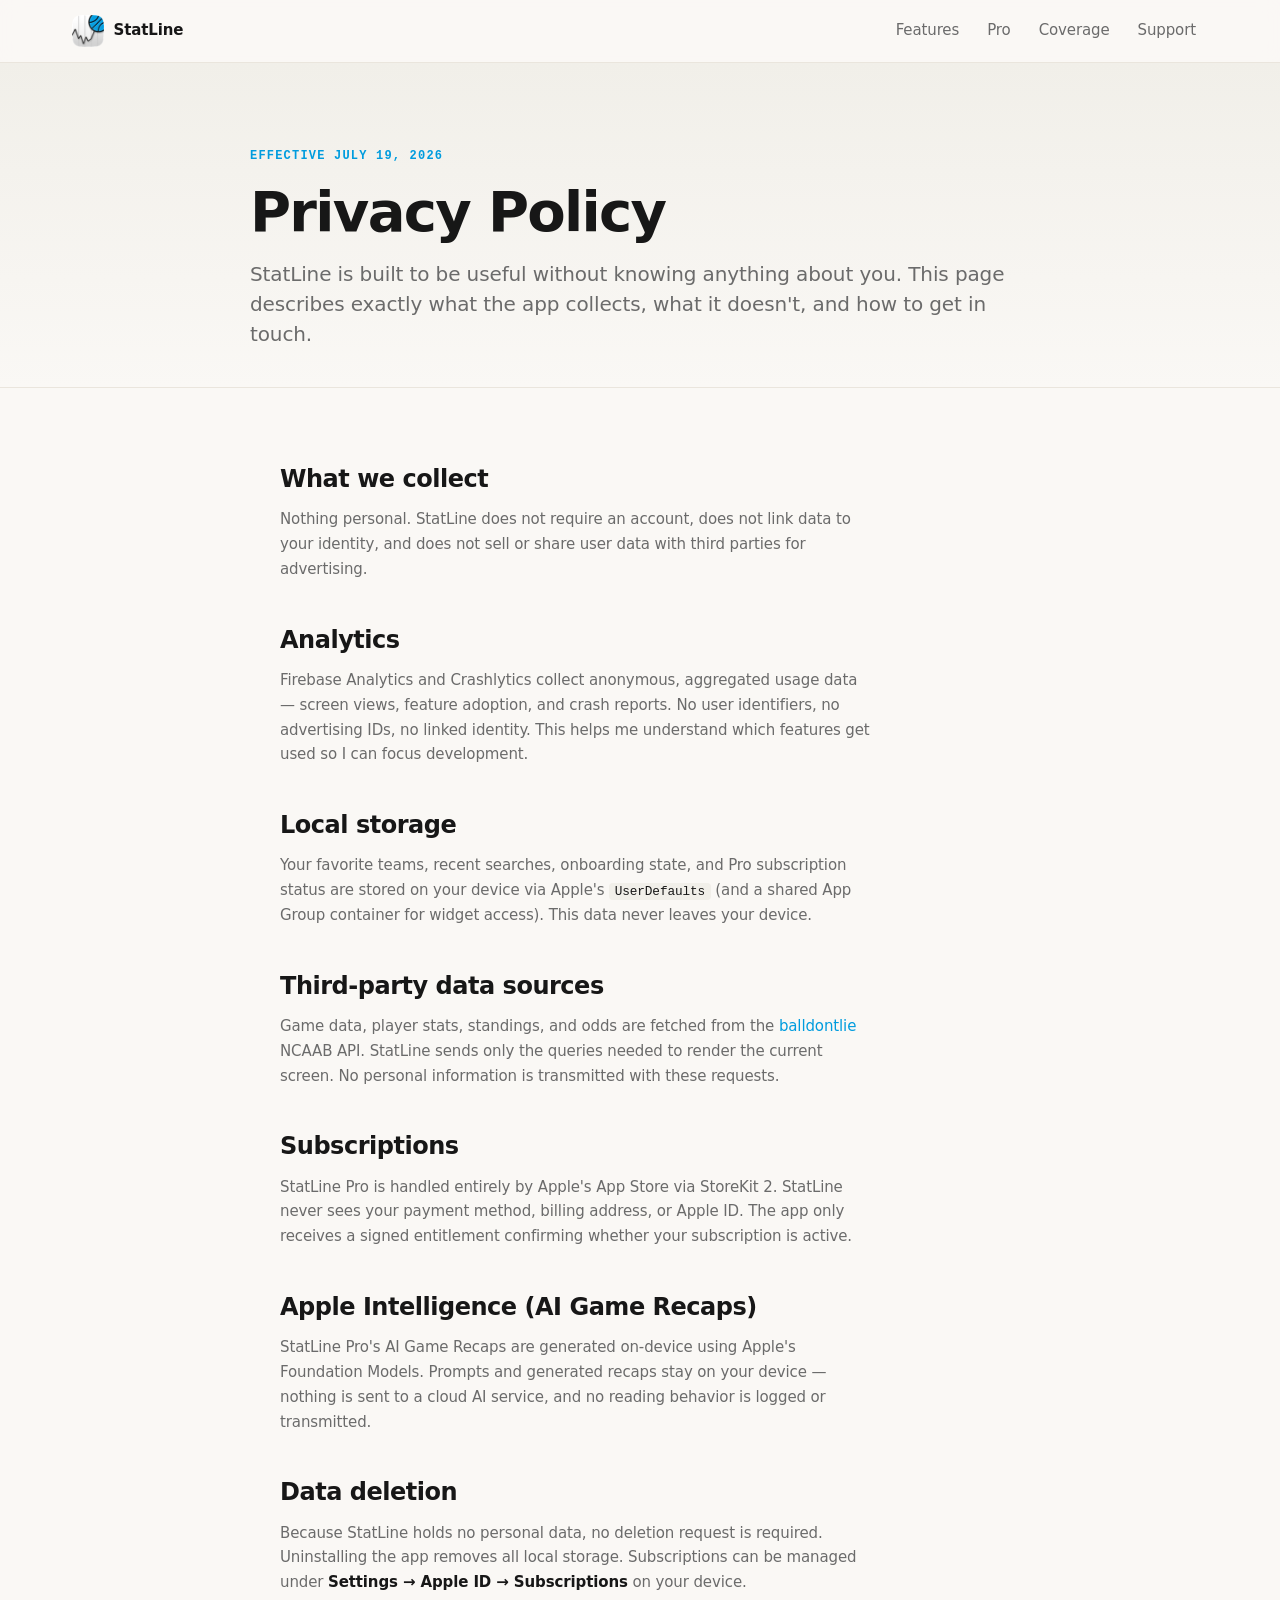
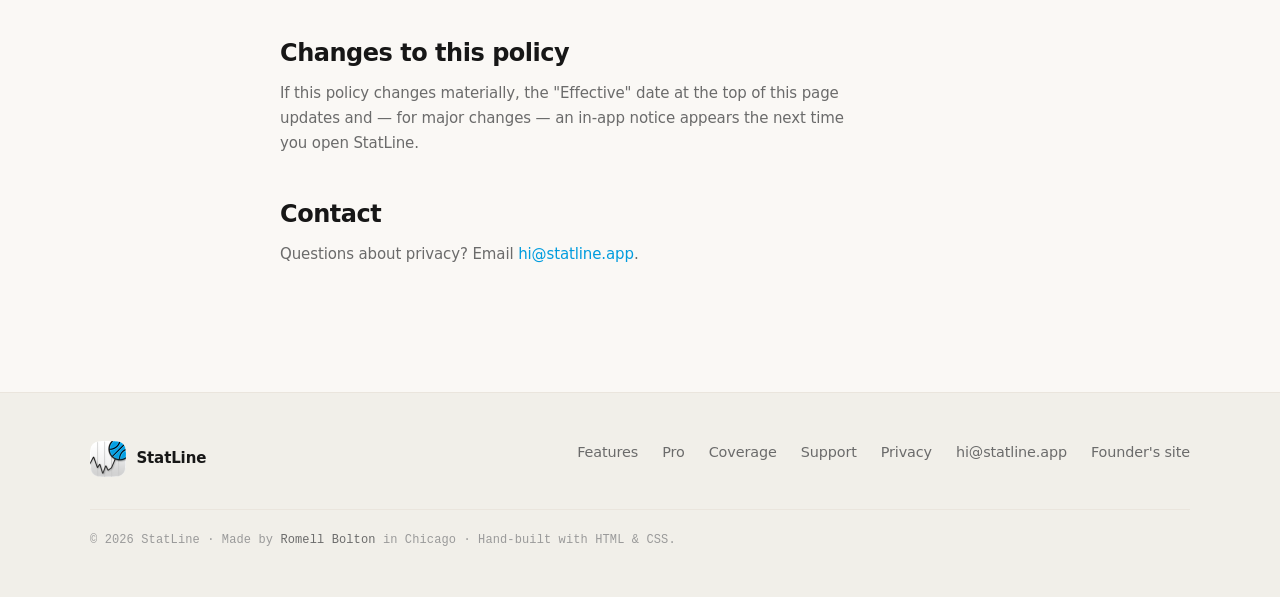
==== privacy/index.html @ f56a64a2 "feat: rebuild statline.app site with real app icon everywhere Reconstructed the site after the origi" ====
<!DOCTYPE html>
<html lang="en">
<head>
  <meta charset="UTF-8" />
  <meta name="viewport" content="width=device-width, initial-scale=1, viewport-fit=cover" />
  <meta name="color-scheme" content="light dark" />
  <meta name="theme-color" content="#faf8f5" media="(prefers-color-scheme: light)" />
  <meta name="theme-color" content="#0e0e10" media="(prefers-color-scheme: dark)" />

  <title>Privacy — StatLine</title>
  <meta name="description" content="StatLine's privacy policy. What we collect, what we don't, and how to reach us." />
  <link rel="canonical" href="https://statline.app/privacy/" />
  <link rel="icon" type="image/png" sizes="32x32" href="/favicon-32.png" />
  <link rel="apple-touch-icon" href="/apple-touch-icon.png" />
  <link rel="manifest" href="/site.webmanifest" />
  <link rel="stylesheet" href="/assets/css/styles.css" />
</head>
<body>
  <a href="#main" class="skip-link">Skip to content</a>
  <div class="page">
    <header class="site-header">
      <div class="site-header__inner">
        <a href="/" class="site-header__brand">
          <img src="/assets/img/statline-mark.png" alt="" />
          <span>StatLine</span>
        </a>
        <nav class="site-header__nav" id="site-nav" aria-label="Primary">
          <a href="/#features">Features</a>
          <a href="/#pro">Pro</a>
          <a href="/#coverage">Coverage</a>
          <a href="/support/">Support</a>
        </nav>
        <button type="button" class="site-header__toggle" aria-controls="site-nav" aria-expanded="false">Menu</button>
      </div>
    </header>

    <main id="main">
      <section class="hero-page">
        <div class="hero-page__inner">
          <p class="hero-page__eyebrow">Effective July 19, 2026</p>
          <h1 class="hero-page__title">Privacy Policy</h1>
          <p class="hero-page__lede">StatLine is built to be useful without knowing anything about you. This page describes exactly what the app collects, what it doesn't, and how to get in touch.</p>
        </div>
      </section>

      <section class="section">
        <div class="section__inner" style="max-width: 720px;">
          <article class="prose">
            <h2>What we collect</h2>
            <p>Nothing personal. StatLine does not require an account, does not link data to your identity, and does not sell or share user data with third parties for advertising.</p>

            <h2>Analytics</h2>
            <p>Firebase Analytics and Crashlytics collect anonymous, aggregated usage data — screen views, feature adoption, and crash reports. No user identifiers, no advertising IDs, no linked identity. This helps me understand which features get used so I can focus development.</p>

            <h2>Local storage</h2>
            <p>Your favorite teams, recent searches, onboarding state, and Pro subscription status are stored on your device via Apple's <code>UserDefaults</code> (and a shared App Group container for widget access). This data never leaves your device.</p>

            <h2>Third-party data sources</h2>
            <p>Game data, player stats, standings, and odds are fetched from the <a href="https://balldontlie.io" target="_blank" rel="noopener">balldontlie</a> NCAAB API. StatLine sends only the queries needed to render the current screen. No personal information is transmitted with these requests.</p>

            <h2>Subscriptions</h2>
            <p>StatLine Pro is handled entirely by Apple's App Store via StoreKit 2. StatLine never sees your payment method, billing address, or Apple ID. The app only receives a signed entitlement confirming whether your subscription is active.</p>

            <h2>Apple Intelligence (AI Game Recaps)</h2>
            <p>StatLine Pro's AI Game Recaps are generated on-device using Apple's Foundation Models. Prompts and generated recaps stay on your device — nothing is sent to a cloud AI service, and no reading behavior is logged or transmitted.</p>

            <h2>Data deletion</h2>
            <p>Because StatLine holds no personal data, no deletion request is required. Uninstalling the app removes all local storage. Subscriptions can be managed under <strong>Settings → Apple ID → Subscriptions</strong> on your device.</p>

            <h2>Changes to this policy</h2>
            <p>If this policy changes materially, the "Effective" date at the top of this page updates and — for major changes — an in-app notice appears the next time you open StatLine.</p>

            <h2>Contact</h2>
            <p>Questions about privacy? Email <a href="mailto:hi@statline.app">hi@statline.app</a>.</p>
          </article>
        </div>
      </section>
    </main>

    <footer class="site-footer">
      <div class="site-footer__inner">
        <div>
          <a href="/" class="site-footer__brand">
            <img src="/assets/img/statline-mark.png" alt="" />
            <span>StatLine</span>
          </a>
        </div>
        <nav class="site-footer__links" aria-label="Footer">
          <a href="/#features">Features</a>
          <a href="/#pro">Pro</a>
          <a href="/#coverage">Coverage</a>
          <a href="/support/">Support</a>
          <a href="/privacy/">Privacy</a>
          <a href="mailto:hi@statline.app">hi@statline.app</a>
          <a href="https://www.romellbolton.com" target="_blank" rel="noopener">Founder's site</a>
        </nav>
        <p class="site-footer__copy">
          © <span id="year">2026</span> StatLine · Made by
          <a href="https://www.romellbolton.com" target="_blank" rel="noopener">Romell Bolton</a>
          in Chicago · Hand-built with HTML &amp; CSS.
        </p>
      </div>
    </footer>
  </div>
  <script src="/assets/js/main.js" defer></script>
</body>
</html>
---- assets/css/styles.css ----
/* ─────────────────────────────────────────────
   statline.app — Product marketing site
   Sibling of romellbolton.com + theboltonfoundation.org
   NCAA blue accent (matches the iOS app icon)
   ───────────────────────────────────────────── */

:root {
  --bg:            #faf8f5;
  --surface:       #ffffff;
  --surface-2:     #f1efe9;
  --text:          #171717;
  --text-muted:    #6b6b6b;
  --text-subtle:   #9a9a9a;
  --border:        #eae5dd;
  --border-strong: #d4cec1;
  --accent:        #009CDE;
  --accent-soft:   #e0f4fc;
  --shadow-sm: 0 1px 2px rgba(0, 0, 0, 0.04);
  --shadow-md: 0 4px 20px rgba(0, 0, 0, 0.06);
  --sans: -apple-system, BlinkMacSystemFont, "SF Pro Text", system-ui, "Segoe UI", Roboto, Helvetica, Arial, sans-serif;
  --mono: ui-monospace, "SF Mono", "JetBrains Mono", Menlo, Consolas, monospace;
  --fs-body:    0.9375rem;
  --fs-small:   0.8125rem;
  --fs-tiny:    0.75rem;
  --r-sm: 6px;
  --r-md: 10px;
  --r-lg: 14px;
  --r-xl: 20px;
  --ease: cubic-bezier(0.4, 0, 0.2, 1);
  --spring: cubic-bezier(0.32, 0.72, 0, 1);
  --dur: 160ms;
}

@media (prefers-color-scheme: dark) {
  :root {
    --bg:            #0e0e10;
    --surface:       #171719;
    --surface-2:     #1e1e21;
    --text:          #f5f5f7;
    --text-muted:    #a3a3a3;
    --text-subtle:   #6b6b6b;
    --border:        #262629;
    --border-strong: #3a3a3f;
    --accent:        #33B8E7;
    --accent-soft:   #0a2532;
    --shadow-sm: 0 1px 2px rgba(0, 0, 0, 0.35);
    --shadow-md: 0 4px 20px rgba(0, 0, 0, 0.45);
  }
}

*, *::before, *::after { box-sizing: border-box; }
html { -webkit-text-size-adjust: 100%; scroll-behavior: smooth; }
@media (prefers-reduced-motion: reduce) {
  html { scroll-behavior: auto; }
  *, *::before, *::after { transition-duration: 0.01ms !important; animation-duration: 0.01ms !important; }
}
body {
  margin: 0;
  font-family: var(--sans);
  font-size: var(--fs-body);
  line-height: 1.55;
  letter-spacing: -0.008em;
  color: var(--text);
  background: var(--bg);
  -webkit-font-smoothing: antialiased;
  -moz-osx-font-smoothing: grayscale;
  text-rendering: optimizeLegibility;
  font-feature-settings: "ss01", "ss02", "cv11";
  overflow-x: hidden;
}
img, svg { display: block; max-width: 100%; height: auto; }
a { color: var(--accent); text-decoration: none; transition: color var(--dur) var(--ease); }
a:hover { color: var(--accent); text-decoration: underline; text-underline-offset: 3px; text-decoration-thickness: 1.5px; }
h1, h2, h3, h4, p, ul, ol, dl { margin: 0; padding: 0; }
ul, ol { list-style: none; }
button { font: inherit; cursor: pointer; background: none; border: none; color: inherit; padding: 0; }
::selection { background: var(--accent); color: #fff; }

:focus:not(:focus-visible) { outline: none; }
:focus-visible {
  outline: 3px solid color-mix(in oklab, var(--accent) 55%, transparent);
  outline-offset: 3px;
  border-radius: 8px;
}

.skip-link {
  position: absolute; top: -100px; left: 0;
  background: var(--text); color: var(--bg);
  padding: 0.6rem 1rem;
  font-size: var(--fs-small);
  z-index: 100;
  border-radius: 0 0 var(--r-md) 0;
  transition: top var(--dur) var(--ease);
}
.skip-link:focus { top: 0; }

.btn {
  display: inline-flex;
  align-items: center;
  gap: 0.5rem;
  padding: 0.75rem 1.35rem;
  font-size: 0.95rem;
  font-weight: 500;
  border-radius: 999px;
  transition: background var(--dur) var(--ease), border-color var(--dur) var(--ease), color var(--dur) var(--ease), transform var(--dur) var(--ease);
  border: 1px solid var(--border-strong);
  color: var(--text);
  background: var(--surface);
  text-decoration: none;
}
.btn:hover { border-color: var(--accent); color: var(--accent); text-decoration: none; transform: translateY(-1px); }
.btn--primary {
  background: var(--accent);
  color: #fff;
  border-color: var(--accent);
  font-weight: 600;
  padding: 0.8rem 1.5rem;
}
.btn--primary:hover { background: color-mix(in oklab, var(--accent) 85%, #000); border-color: transparent; color: #fff; }

.callout {
  padding: 1.5rem 1.75rem;
  background: var(--surface);
  border: 1px solid var(--border);
  border-radius: var(--r-xl);
  box-shadow: 0 1px 2px rgba(0, 0, 0, 0.03), 0 8px 24px rgba(0, 0, 0, 0.04);
  display: flex;
  gap: 1.1rem;
  align-items: flex-start;
}
.callout__glyph {
  width: 40px; height: 40px;
  border-radius: var(--r-md);
  background: var(--accent-soft);
  color: var(--accent);
  display: flex; align-items: center; justify-content: center;
  flex-shrink: 0;
}
.callout__glyph svg { width: 20px; height: 20px; }
.callout__title { font-weight: 700; font-size: 1.15rem; letter-spacing: -0.01em; color: var(--text); margin-bottom: 0.35rem; }
.callout__body { font-size: var(--fs-small); color: var(--text-muted); margin-bottom: 0.9rem; line-height: 1.55; }

.prose h2 {
  font-size: clamp(1.25rem, 1.1vw + 0.75rem, 1.5rem);
  font-weight: 700;
  letter-spacing: -0.02em;
  line-height: 1.2;
  color: var(--text);
  margin-top: 2.75rem;
  margin-bottom: 0.85rem;
}
.prose > :first-child { margin-top: 0; }
.prose p { color: var(--text-muted); line-height: 1.65; margin-bottom: 1rem; max-width: 62ch; }
.prose p strong { color: var(--text); font-weight: 600; }
.prose p code { font-family: var(--mono); font-size: 0.85em; padding: 0.05rem 0.35rem; border-radius: 4px; background: var(--surface-2); color: var(--text); }

.site-header {
  position: sticky;
  top: 0;
  z-index: 20;
  background: color-mix(in oklab, var(--bg) 88%, transparent);
  backdrop-filter: saturate(140%) blur(10px);
  -webkit-backdrop-filter: saturate(140%) blur(10px);
  border-bottom: 1px solid var(--border);
}
.site-header__inner {
  max-width: 1200px;
  margin-inline: auto;
  padding: 0.75rem clamp(1rem, 4vw, 2rem);
  padding-top: max(0.75rem, env(safe-area-inset-top));
  display: flex;
  align-items: center;
  gap: 1.5rem;
}
.site-header__brand {
  display: inline-flex;
  align-items: center;
  gap: 0.6rem;
  font-weight: 600;
  color: var(--text);
  text-decoration: none;
  letter-spacing: -0.01em;
}
.site-header__brand img { width: 32px; height: 32px; border-radius: 8px; }
.site-header__nav { display: flex; align-items: center; gap: 0.25rem; margin-left: auto; }
.site-header__nav a {
  padding: 0.45rem 0.75rem;
  border-radius: 8px;
  color: var(--text-muted);
  font-weight: 500;
  font-size: 0.9375rem;
  transition: color var(--dur) var(--ease), background var(--dur) var(--ease);
}
.site-header__nav a:hover, .site-header__nav a[aria-current="page"] { color: var(--text); background: var(--surface-2); }
.site-header__toggle {
  display: none;
  margin-left: auto;
  padding: 0.5rem 0.75rem;
  border-radius: 8px;
  background: var(--surface-2);
  border: 1px solid var(--border);
  color: var(--text);
  font-weight: 500;
  font-size: 0.85rem;
}
@media (max-width: 720px) {
  .site-header__nav { display: none; }
  .site-header__toggle { display: inline-flex; align-items: center; gap: 0.4rem; }
  .site-header__nav--open {
    display: flex;
    position: absolute;
    inset: 100% 0 auto 0;
    flex-direction: column;
    align-items: stretch;
    gap: 0;
    background: var(--bg);
    border-bottom: 1px solid var(--border);
    padding: 0.5rem clamp(1rem, 4vw, 2rem) 1rem;
    margin-left: 0;
  }
  .site-header__nav--open a { padding: 0.85rem 0.75rem; border-radius: 0; border-bottom: 1px solid var(--border); }
  .site-header__nav--open a:last-of-type { border-bottom: none; }
}

.page { display: flex; flex-direction: column; min-height: 100vh; min-height: 100dvh; }
.page > main { flex: 1; }

.hero-quote {
  position: relative;
  overflow: hidden;
  padding: clamp(4rem, 10vw, 8rem) clamp(1.25rem, 5vw, 3rem);
  background:
    radial-gradient(circle at 82% 6%, rgba(51, 184, 231, 0.32), transparent 55%),
    radial-gradient(circle at 8% 92%, rgba(0, 156, 222, 0.22), transparent 55%),
    linear-gradient(180deg, #0a1f2e 0%, #061524 100%);
  color: #f8fafc;
}
.hero-quote__inner { max-width: 1100px; margin-inline: auto; position: relative; }
.hero-quote__eyebrow {
  display: inline-block;
  font-family: var(--mono);
  font-size: var(--fs-tiny);
  font-weight: 600;
  color: #7dd3fc;
  letter-spacing: 0.16em;
  text-transform: uppercase;
  margin-bottom: 1.5rem;
}
.hero-quote__text {
  font-size: clamp(1.85rem, 6vw, 5rem);
  font-weight: 700;
  letter-spacing: -0.035em;
  line-height: 1.05;
  color: #f8fafc;
  margin-bottom: 0.75rem;
  max-width: 20ch;
  overflow-wrap: break-word;
}
.hero-quote__text em {
  font-style: italic;
  background: linear-gradient(90deg, #7dd3fc, #22d3ee);
  -webkit-background-clip: text;
  background-clip: text;
  color: transparent;
  display: inline-block;
  padding: 0 0.12em 0.15em;
  line-height: 1.15;
}
.hero-quote__mission {
  max-width: 46ch;
  font-size: clamp(1.05rem, 1.4vw + 0.5rem, 1.25rem);
  line-height: 1.55;
  color: #cbd5e1;
  margin-top: 1.5rem;
  margin-bottom: 2rem;
  text-wrap: balance;
}
.hero-quote__mission strong { color: #f8fafc; font-weight: 600; }
.hero-quote__ctas { display: flex; gap: 0.75rem; flex-wrap: wrap; }
.hero-quote__cta {
  display: inline-flex;
  align-items: center;
  gap: 0.5rem;
  padding: 0.85rem 1.4rem;
  border-radius: 999px;
  font-weight: 600;
  font-size: 1rem;
  text-decoration: none;
  transition: transform var(--dur) var(--ease), background var(--dur) var(--ease);
}
.hero-quote__cta--primary { background: #7dd3fc; color: #041424; }
.hero-quote__cta--primary:hover { transform: translateY(-1px); background: #a5e5fd; color: #041424; text-decoration: none; }
.hero-quote__cta--ghost { background: transparent; color: #f8fafc; border: 1px solid rgba(255,255,255,0.4); }
.hero-quote__cta--ghost:hover { transform: translateY(-1px); background: rgba(255,255,255,0.08); border-color: rgba(255,255,255,0.55); color: #f8fafc; text-decoration: none; }

.section { padding: clamp(3rem, 6vw, 5rem) clamp(1.25rem, 5vw, 3rem); }
.section--tint { background: var(--surface-2); border-top: 1px solid var(--border); border-bottom: 1px solid var(--border); }
.section__inner { max-width: 1100px; margin-inline: auto; }
.section__head {
  display: flex;
  align-items: baseline;
  justify-content: space-between;
  gap: 1rem;
  margin-bottom: 2rem;
  flex-wrap: wrap;
}
.section__eyebrow {
  font-family: var(--mono);
  font-size: var(--fs-tiny);
  font-weight: 600;
  color: var(--text-muted);
  letter-spacing: 0.1em;
  text-transform: uppercase;
  margin-bottom: 0.5rem;
}
.section__title {
  font-size: clamp(1.5rem, 2vw + 0.5rem, 2rem);
  font-weight: 700;
  letter-spacing: -0.02em;
  color: var(--text);
  line-height: 1.15;
  margin-bottom: 0.35rem;
}
.section__lede { font-size: 1.0625rem; color: var(--text-muted); max-width: 60ch; line-height: 1.55; }
.section__see-all { color: var(--accent); font-weight: 500; font-size: 0.95rem; white-space: nowrap; }

.feature-grid { display: grid; grid-template-columns: repeat(auto-fit, minmax(240px, 1fr)); gap: 1rem; }
.feature-card {
  padding: 1.5rem;
  border-radius: var(--r-lg);
  background: var(--surface);
  border: 1px solid var(--border);
  transition: border-color var(--dur) var(--ease), transform var(--dur) var(--ease), box-shadow var(--dur) var(--ease);
}
.feature-card:hover { border-color: var(--border-strong); transform: translateY(-1px); box-shadow: var(--shadow-md); }
.feature-card__title { font-size: 1.125rem; font-weight: 700; letter-spacing: -0.015em; color: var(--text); margin-bottom: 0.5rem; }
.feature-card__body { color: var(--text-muted); font-size: var(--fs-small); line-height: 1.6; }
.feature-card__body em { font-style: italic; color: var(--text); }

.pro-grid { display: grid; grid-template-columns: repeat(auto-fit, minmax(260px, 1fr)); gap: 1rem; }
.pro-card {
  padding: 1.75rem;
  border-radius: var(--r-lg);
  background: var(--surface);
  border: 1px solid var(--border);
  box-shadow: var(--shadow-md);
}
.pro-card__eyebrow {
  font-family: var(--mono);
  font-size: var(--fs-tiny);
  font-weight: 600;
  color: var(--accent);
  letter-spacing: 0.08em;
  text-transform: uppercase;
  margin-bottom: 0.75rem;
}
.pro-card__title { font-size: 1.25rem; font-weight: 700; letter-spacing: -0.02em; color: var(--text); margin-bottom: 0.65rem; }
.pro-card__body { color: var(--text-muted); font-size: var(--fs-small); line-height: 1.6; }
.pro-card__body em { color: var(--text); font-style: italic; font-weight: 500; }
.pro-cta { margin-top: 2rem; text-align: center; }

.impact-grid { display: grid; grid-template-columns: repeat(auto-fit, minmax(220px, 1fr)); gap: 1rem; }
.impact-card { padding: 1.5rem; border-radius: var(--r-lg); background: var(--surface); border: 1px solid var(--border); }
.impact-card__value {
  display: block;
  font-size: clamp(1.35rem, 1.5vw + 0.75rem, 1.85rem);
  font-weight: 700;
  letter-spacing: -0.02em;
  color: var(--accent);
  line-height: 1;
  margin-bottom: 0.65rem;
  font-variant-numeric: tabular-nums;
}
.impact-card__label { font-size: 1.05rem; color: var(--text); font-weight: 600; margin-bottom: 0.25rem; line-height: 1.3; }
.impact-card__sub { font-size: var(--fs-small); color: var(--text-subtle); font-family: var(--mono); letter-spacing: 0.02em; }

.screen-strip {
  display: flex;
  gap: 1rem;
  overflow-x: auto;
  padding: 0.5rem 0 1.5rem;
  scroll-snap-type: x proximity;
  -webkit-overflow-scrolling: touch;
  scrollbar-width: thin;
  scrollbar-color: var(--border-strong) transparent;
}
.screen-strip__item { flex: 0 0 260px; margin: 0; scroll-snap-align: start; }
.screen-strip__item img { width: 100%; height: auto; border-radius: var(--r-lg); border: 1px solid var(--border); background: var(--surface-2); box-shadow: var(--shadow-md); }
@media (max-width: 560px) { .screen-strip__item { flex: 0 0 220px; } }

.screen-strip__label {
  margin-top: 2.75rem;
  margin-bottom: 1rem;
  font-family: var(--mono);
  font-size: var(--fs-tiny);
  font-weight: 600;
  color: var(--text-muted);
  letter-spacing: 0.1em;
  text-transform: uppercase;
}
.screen-strip__item--tablet { flex: 0 0 340px; }
@media (max-width: 560px) { .screen-strip__item--tablet { flex: 0 0 280px; } }

.faq { margin-top: 3rem; }
.faq__item { padding: 1rem 0; border-bottom: 1px solid var(--border); }
.faq__item summary {
  font-weight: 600;
  color: var(--text);
  font-size: 1rem;
  cursor: pointer;
  padding: 0.35rem 0;
  list-style: none;
  display: flex;
  justify-content: space-between;
  align-items: center;
  gap: 1rem;
}
.faq__item summary::-webkit-details-marker { display: none; }
.faq__item summary::after {
  content: "+";
  font-family: var(--mono);
  color: var(--accent);
  font-size: 1.25rem;
  font-weight: 400;
  line-height: 1;
  transition: transform var(--dur) var(--ease);
}
.faq__item[open] summary::after { content: "−"; }
.faq__item p { margin-top: 0.75rem; color: var(--text-muted); font-size: var(--fs-small); line-height: 1.65; max-width: 60ch; }
.faq__item p em { color: var(--text); font-style: italic; }

.site-footer {
  margin-top: 2rem;
  padding: clamp(2rem, 4vw, 3rem) clamp(1.25rem, 5vw, 3rem);
  border-top: 1px solid var(--border);
  background: var(--surface-2);
  color: var(--text-muted);
}
.site-footer__inner {
  max-width: 1100px;
  margin-inline: auto;
  display: flex;
  gap: 2rem;
  align-items: flex-start;
  justify-content: space-between;
  flex-wrap: wrap;
}
.site-footer__brand { display: flex; align-items: center; gap: 0.65rem; font-weight: 600; color: var(--text); text-decoration: none; }
.site-footer__brand img { width: 36px; height: 36px; border-radius: 9px; }
.site-footer__links { display: flex; flex-wrap: wrap; gap: 1rem 1.5rem; }
.site-footer__links a { color: var(--text-muted); font-size: 0.9rem; }
.site-footer__links a:hover { color: var(--text); text-decoration: none; }
.site-footer__copy {
  width: 100%;
  padding-top: 1.25rem;
  border-top: 1px solid var(--border);
  font-family: var(--mono);
  font-size: var(--fs-tiny);
  line-height: 1.7;
  letter-spacing: 0.01em;
  color: var(--text-subtle);
  font-variant-numeric: tabular-nums;
}
.site-footer__copy + .site-footer__copy { padding-top: 0.6rem; border-top: 0; margin-top: 0; }
.site-footer__copy a { color: var(--text-muted); transition: color var(--dur) var(--spring); }
.site-footer__copy a:hover { color: var(--text); }

.card-grid { display: grid; grid-template-columns: repeat(auto-fill, minmax(220px, 1fr)); gap: 0.75rem; }
.card {
  display: flex; flex-direction: column;
  padding: 1rem;
  background: var(--surface);
  border: 1px solid var(--border);
  border-radius: var(--r-lg);
  transition: border-color var(--dur) var(--ease), transform var(--dur) var(--ease), box-shadow var(--dur) var(--ease);
  color: var(--text);
  text-decoration: none;
}
.card:hover { border-color: var(--border-strong); transform: translateY(-1px); box-shadow: var(--shadow-md); text-decoration: none; color: var(--text); }
.card__glyph {
  width: 40px; height: 40px;
  border-radius: var(--r-md);
  background: linear-gradient(135deg, var(--accent), color-mix(in oklab, var(--accent) 55%, #5856d6));
  display: flex; align-items: center; justify-content: center;
  color: #fff;
  font-weight: 700;
  font-size: 1rem;
  margin-bottom: 0.75rem;
}
.card__title { font-size: 1.05rem; font-weight: 600; color: var(--text); margin-bottom: 0.2rem; letter-spacing: -0.01em; }
.card__body { font-size: var(--fs-small); color: var(--text-muted); line-height: 1.5; }

.hero-page {
  padding: clamp(3rem, 7vw, 5rem) clamp(1.25rem, 5vw, 3rem) clamp(1.5rem, 3vw, 2.5rem);
  border-bottom: 1px solid var(--border);
  background: linear-gradient(180deg, var(--surface-2) 0%, var(--bg) 100%);
}
.hero-page__inner { max-width: 780px; margin-inline: auto; }
.hero-page__eyebrow {
  display: inline-block;
  font-family: var(--mono);
  font-size: var(--fs-tiny);
  font-weight: 600;
  color: var(--accent);
  letter-spacing: 0.1em;
  text-transform: uppercase;
  margin-bottom: 1rem;
}
.hero-page__title {
  font-size: clamp(1.75rem, 4vw + 0.5rem, 3.5rem);
  font-weight: 700;
  letter-spacing: -0.03em;
  line-height: 1.1;
  color: var(--text);
  margin-bottom: 1rem;
  overflow-wrap: break-word;
}
.hero-page__lede { font-size: clamp(1.05rem, 1.2vw + 0.5rem, 1.25rem); line-height: 1.5; color: var(--text-muted); max-width: 60ch; }
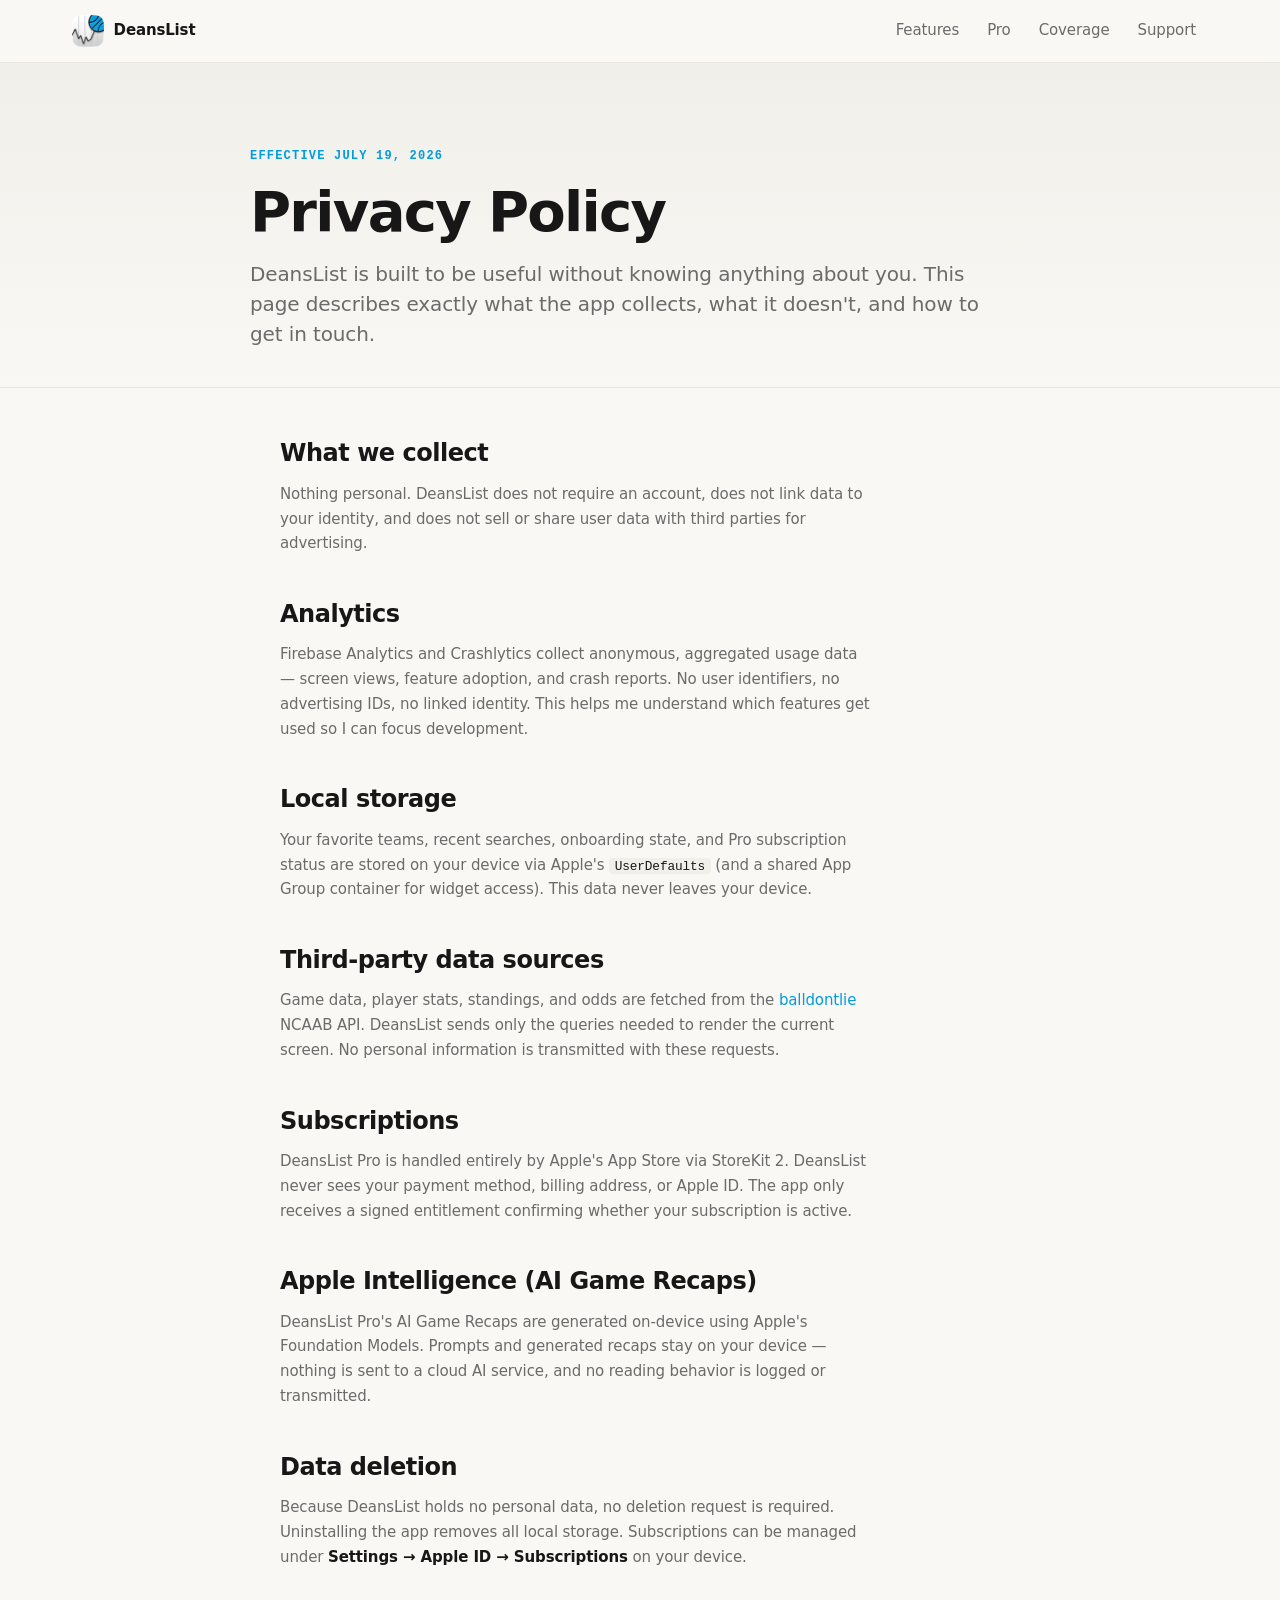
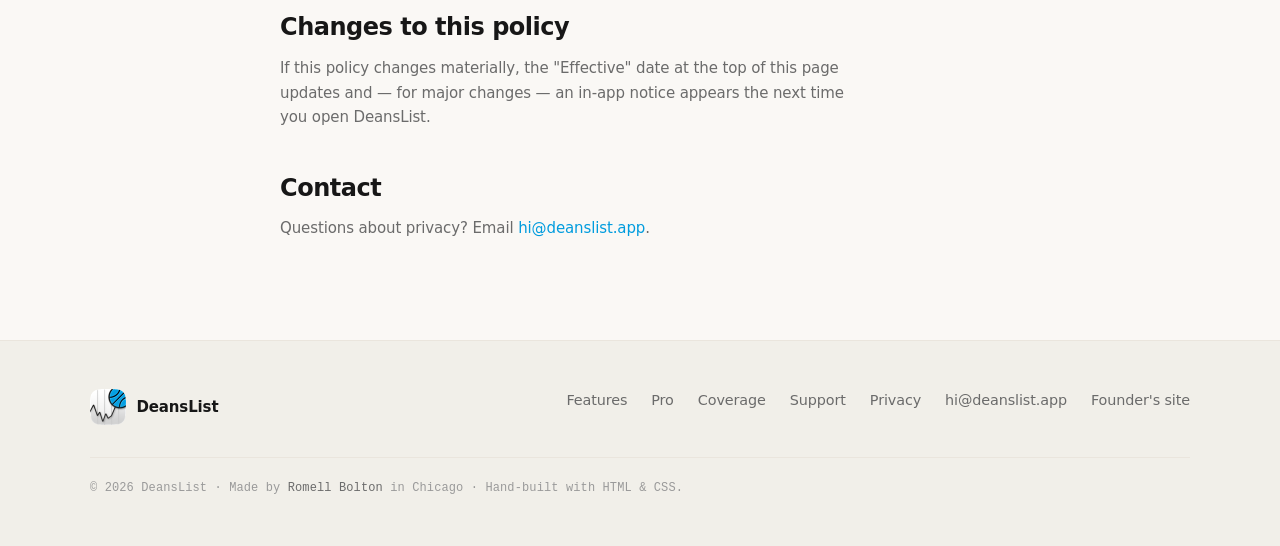
==== commit d0d315ae: "refactor: rebrand StatLine → DeansList - Text refs: StatLine → DeansList (HTML, CSS, MD, JSON, XML, " ====
--- a/privacy/index.html
+++ b/privacy/index.html
@@ -7,9 +7,9 @@
   <meta name="theme-color" content="#faf8f5" media="(prefers-color-scheme: light)" />
   <meta name="theme-color" content="#0e0e10" media="(prefers-color-scheme: dark)" />
 
-  <title>Privacy — StatLine</title>
-  <meta name="description" content="StatLine's privacy policy. What we collect, what we don't, and how to reach us." />
-  <link rel="canonical" href="https://statline.app/privacy/" />
+  <title>Privacy — DeansList</title>
+  <meta name="description" content="DeansList's privacy policy. What we collect, what we don't, and how to reach us." />
+  <link rel="canonical" href="https://deanslist.app/privacy/" />
   <link rel="icon" type="image/png" sizes="32x32" href="/favicon-32.png" />
   <link rel="apple-touch-icon" href="/apple-touch-icon.png" />
   <link rel="manifest" href="/site.webmanifest" />
@@ -21,8 +21,8 @@
     <header class="site-header">
       <div class="site-header__inner">
         <a href="/" class="site-header__brand">
-          <img src="/assets/img/statline-mark.png" alt="" />
-          <span>StatLine</span>
+          <img src="/assets/img/deanslist-mark.png" alt="" />
+          <span>DeansList</span>
         </a>
         <nav class="site-header__nav" id="site-nav" aria-label="Primary">
           <a href="/#features">Features</a>
@@ -39,7 +39,7 @@
         <div class="hero-page__inner">
           <p class="hero-page__eyebrow">Effective July 19, 2026</p>
           <h1 class="hero-page__title">Privacy Policy</h1>
-          <p class="hero-page__lede">StatLine is built to be useful without knowing anything about you. This page describes exactly what the app collects, what it doesn't, and how to get in touch.</p>
+          <p class="hero-page__lede">DeansList is built to be useful without knowing anything about you. This page describes exactly what the app collects, what it doesn't, and how to get in touch.</p>
         </div>
       </section>
 
@@ -47,7 +47,7 @@
         <div class="section__inner" style="max-width: 720px;">
           <article class="prose">
             <h2>What we collect</h2>
-            <p>Nothing personal. StatLine does not require an account, does not link data to your identity, and does not sell or share user data with third parties for advertising.</p>
+            <p>Nothing personal. DeansList does not require an account, does not link data to your identity, and does not sell or share user data with third parties for advertising.</p>
 
             <h2>Analytics</h2>
             <p>Firebase Analytics and Crashlytics collect anonymous, aggregated usage data — screen views, feature adoption, and crash reports. No user identifiers, no advertising IDs, no linked identity. This helps me understand which features get used so I can focus development.</p>
@@ -56,22 +56,22 @@
             <p>Your favorite teams, recent searches, onboarding state, and Pro subscription status are stored on your device via Apple's <code>UserDefaults</code> (and a shared App Group container for widget access). This data never leaves your device.</p>
 
             <h2>Third-party data sources</h2>
-            <p>Game data, player stats, standings, and odds are fetched from the <a href="https://balldontlie.io" target="_blank" rel="noopener">balldontlie</a> NCAAB API. StatLine sends only the queries needed to render the current screen. No personal information is transmitted with these requests.</p>
+            <p>Game data, player stats, standings, and odds are fetched from the <a href="https://balldontlie.io" target="_blank" rel="noopener">balldontlie</a> NCAAB API. DeansList sends only the queries needed to render the current screen. No personal information is transmitted with these requests.</p>
 
             <h2>Subscriptions</h2>
-            <p>StatLine Pro is handled entirely by Apple's App Store via StoreKit 2. StatLine never sees your payment method, billing address, or Apple ID. The app only receives a signed entitlement confirming whether your subscription is active.</p>
+            <p>DeansList Pro is handled entirely by Apple's App Store via StoreKit 2. DeansList never sees your payment method, billing address, or Apple ID. The app only receives a signed entitlement confirming whether your subscription is active.</p>
 
             <h2>Apple Intelligence (AI Game Recaps)</h2>
-            <p>StatLine Pro's AI Game Recaps are generated on-device using Apple's Foundation Models. Prompts and generated recaps stay on your device — nothing is sent to a cloud AI service, and no reading behavior is logged or transmitted.</p>
+            <p>DeansList Pro's AI Game Recaps are generated on-device using Apple's Foundation Models. Prompts and generated recaps stay on your device — nothing is sent to a cloud AI service, and no reading behavior is logged or transmitted.</p>
 
             <h2>Data deletion</h2>
-            <p>Because StatLine holds no personal data, no deletion request is required. Uninstalling the app removes all local storage. Subscriptions can be managed under <strong>Settings → Apple ID → Subscriptions</strong> on your device.</p>
+            <p>Because DeansList holds no personal data, no deletion request is required. Uninstalling the app removes all local storage. Subscriptions can be managed under <strong>Settings → Apple ID → Subscriptions</strong> on your device.</p>
 
             <h2>Changes to this policy</h2>
-            <p>If this policy changes materially, the "Effective" date at the top of this page updates and — for major changes — an in-app notice appears the next time you open StatLine.</p>
+            <p>If this policy changes materially, the "Effective" date at the top of this page updates and — for major changes — an in-app notice appears the next time you open DeansList.</p>
 
             <h2>Contact</h2>
-            <p>Questions about privacy? Email <a href="mailto:hi@statline.app">hi@statline.app</a>.</p>
+            <p>Questions about privacy? Email <a href="mailto:hi@deanslist.app">hi@deanslist.app</a>.</p>
           </article>
         </div>
       </section>
@@ -81,8 +81,8 @@
       <div class="site-footer__inner">
         <div>
           <a href="/" class="site-footer__brand">
-            <img src="/assets/img/statline-mark.png" alt="" />
-            <span>StatLine</span>
+            <img src="/assets/img/deanslist-mark.png" alt="" />
+            <span>DeansList</span>
           </a>
         </div>
         <nav class="site-footer__links" aria-label="Footer">
@@ -91,11 +91,11 @@
           <a href="/#coverage">Coverage</a>
           <a href="/support/">Support</a>
           <a href="/privacy/">Privacy</a>
-          <a href="mailto:hi@statline.app">hi@statline.app</a>
+          <a href="mailto:hi@deanslist.app">hi@deanslist.app</a>
           <a href="https://www.romellbolton.com" target="_blank" rel="noopener">Founder's site</a>
         </nav>
         <p class="site-footer__copy">
-          © <span id="year">2026</span> StatLine · Made by
+          © <span id="year">2026</span> DeansList · Made by
           <a href="https://www.romellbolton.com" target="_blank" rel="noopener">Romell Bolton</a>
           in Chicago · Hand-built with HTML &amp; CSS.
         </p>
--- a/assets/css/styles.css
+++ b/assets/css/styles.css
@@ -1,5 +1,5 @@
 /* ─────────────────────────────────────────────
-   statline.app — Product marketing site
+   deanslist.app — Product marketing site
    Sibling of romellbolton.com + theboltonfoundation.org
    NCAA blue accent (matches the iOS app icon)
    ───────────────────────────────────────────── */
@@ -235,7 +235,30 @@
     linear-gradient(180deg, #0a1f2e 0%, #061524 100%);
   color: #f8fafc;
 }
-.hero-quote__inner { max-width: 1100px; margin-inline: auto; position: relative; }
+.hero-quote__inner {
+  max-width: 1100px;
+  margin-inline: auto;
+  position: relative;
+  display: grid;
+  grid-template-columns: minmax(0, 1fr) auto;
+  gap: clamp(2rem, 5vw, 5rem);
+  align-items: center;
+}
+.hero-quote__visual { display: flex; justify-content: center; align-items: center; }
+.hero-quote__icon {
+  width: clamp(180px, 24vw, 280px);
+  height: clamp(180px, 24vw, 280px);
+  border-radius: 22.37%;
+  box-shadow:
+    0 30px 80px rgba(0, 0, 0, 0.55),
+    0 8px 24px rgba(0, 0, 0, 0.4),
+    0 0 0 1px rgba(255, 255, 255, 0.08);
+}
+@media (max-width: 720px) {
+  .hero-quote__inner { grid-template-columns: 1fr; gap: 2rem; }
+  .hero-quote__visual { order: -1; }
+  .hero-quote__icon { width: 128px; height: 128px; }
+}
 .hero-quote__eyebrow {
   display: inline-block;
   font-family: var(--mono);
@@ -293,7 +316,24 @@
 .hero-quote__cta--ghost { background: transparent; color: #f8fafc; border: 1px solid rgba(255,255,255,0.4); }
 .hero-quote__cta--ghost:hover { transform: translateY(-1px); background: rgba(255,255,255,0.08); border-color: rgba(255,255,255,0.55); color: #f8fafc; text-decoration: none; }
 
-.section { padding: clamp(3rem, 6vw, 5rem) clamp(1.25rem, 5vw, 3rem); }
+.hero-quote__coming {
+  display: inline-flex;
+  align-items: center;
+  gap: 0.6rem;
+  padding: 0.85rem 1.4rem;
+  border-radius: 999px;
+  background: #000;
+  color: #fff;
+  font-weight: 600;
+  font-size: 1rem;
+  text-decoration: none;
+  transition: transform var(--dur) var(--ease), background var(--dur) var(--ease);
+}
+.hero-quote__coming svg { flex-shrink: 0; }
+.hero-quote__coming:hover { transform: translateY(-1px); background: #1a1a1a; color: #fff; text-decoration: none; }
+
+.section { padding: clamp(2.25rem, 4vw, 3.5rem) clamp(1.25rem, 5vw, 3rem); }
+.section--tight { padding-block: clamp(1.5rem, 3vw, 2.25rem); }
 .section--tint { background: var(--surface-2); border-top: 1px solid var(--border); border-bottom: 1px solid var(--border); }
 .section__inner { max-width: 1100px; margin-inline: auto; }
 .section__head {
@@ -301,7 +341,7 @@
   align-items: baseline;
   justify-content: space-between;
   gap: 1rem;
-  margin-bottom: 2rem;
+  margin-bottom: 1.5rem;
   flex-wrap: wrap;
 }
 .section__eyebrow {
@@ -339,7 +379,7 @@
 
 .pro-grid { display: grid; grid-template-columns: repeat(auto-fit, minmax(260px, 1fr)); gap: 1rem; }
 .pro-card {
-  padding: 1.75rem;
+  padding: 1.5rem;
   border-radius: var(--r-lg);
   background: var(--surface);
   border: 1px solid var(--border);
@@ -360,7 +400,7 @@
 .pro-cta { margin-top: 2rem; text-align: center; }
 
 .impact-grid { display: grid; grid-template-columns: repeat(auto-fit, minmax(220px, 1fr)); gap: 1rem; }
-.impact-card { padding: 1.5rem; border-radius: var(--r-lg); background: var(--surface); border: 1px solid var(--border); }
+.impact-card { padding: 1.25rem 1.35rem; border-radius: var(--r-lg); background: var(--surface); border: 1px solid var(--border); }
 .impact-card__value {
   display: block;
   font-size: clamp(1.35rem, 1.5vw + 0.75rem, 1.85rem);
@@ -389,8 +429,8 @@
 @media (max-width: 560px) { .screen-strip__item { flex: 0 0 220px; } }
 
 .screen-strip__label {
-  margin-top: 2.75rem;
-  margin-bottom: 1rem;
+  margin-top: 2rem;
+  margin-bottom: 0.75rem;
   font-family: var(--mono);
   font-size: var(--fs-tiny);
   font-weight: 600;
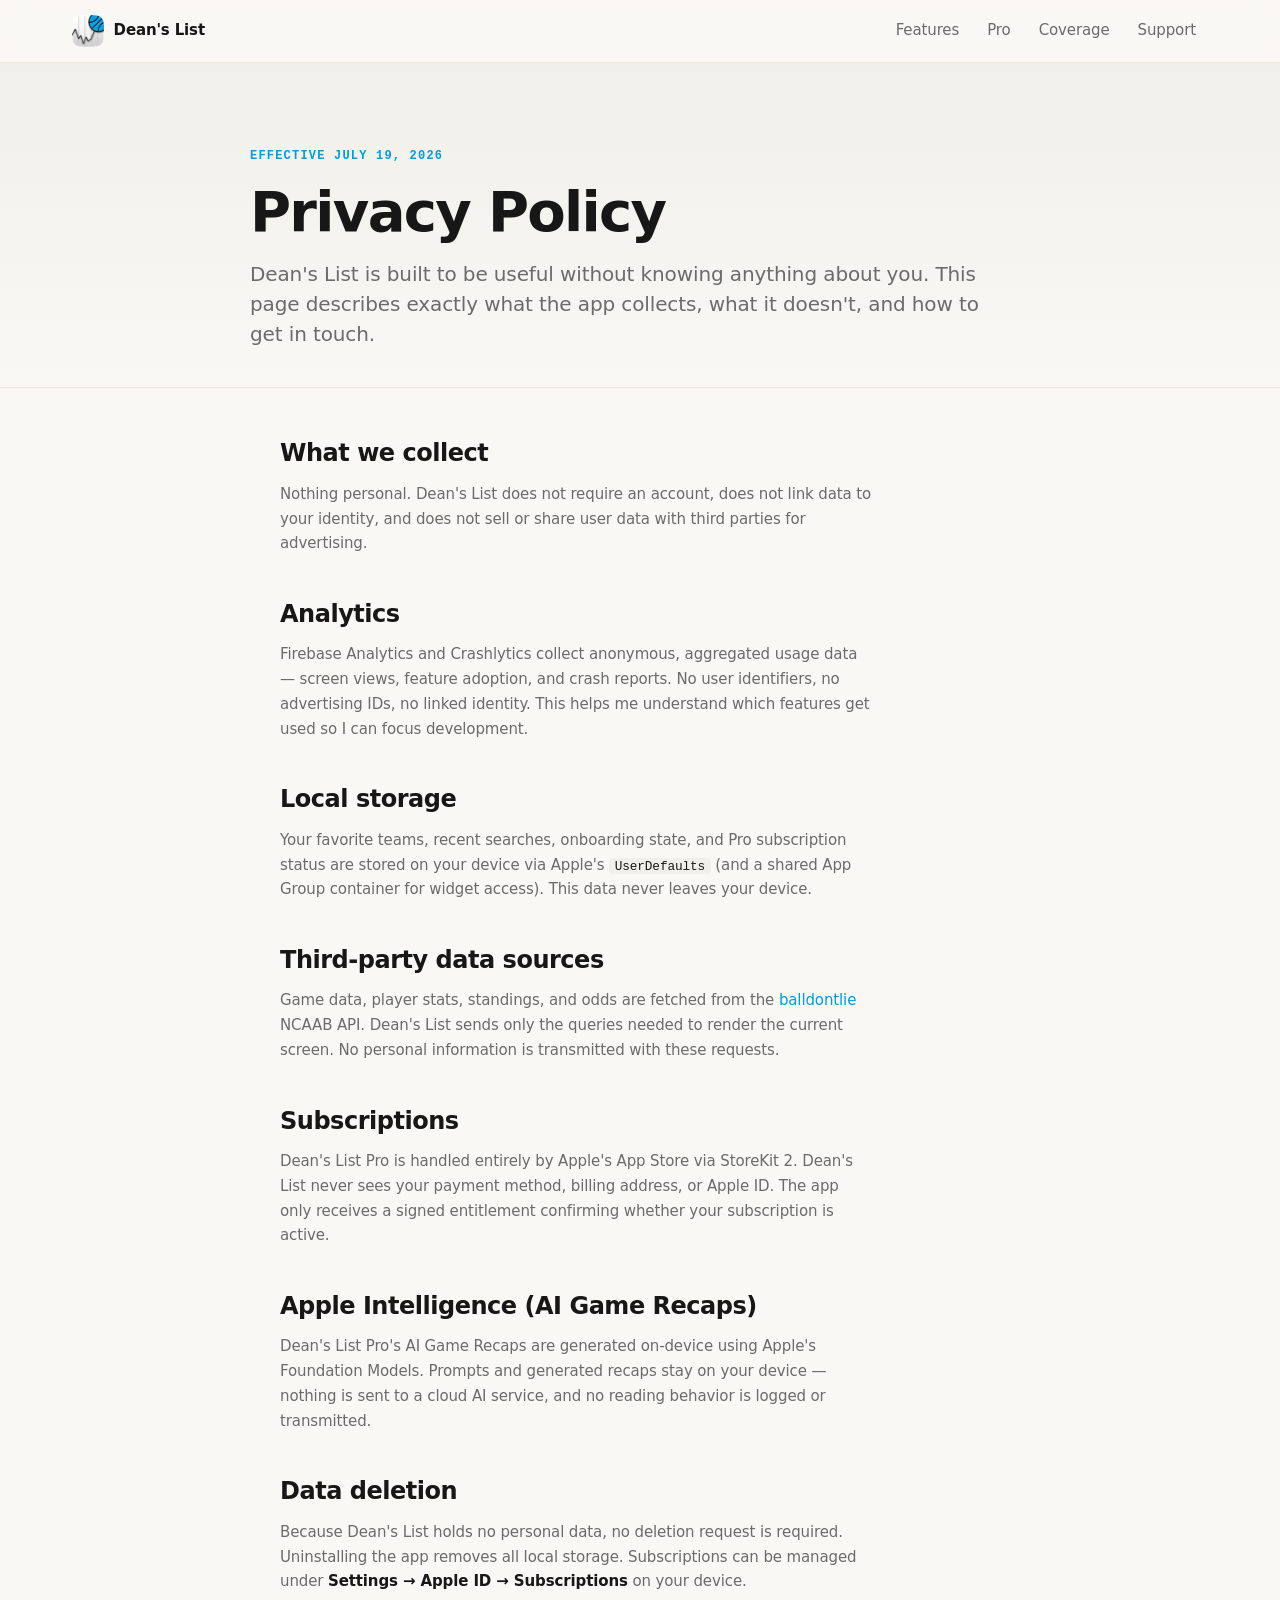
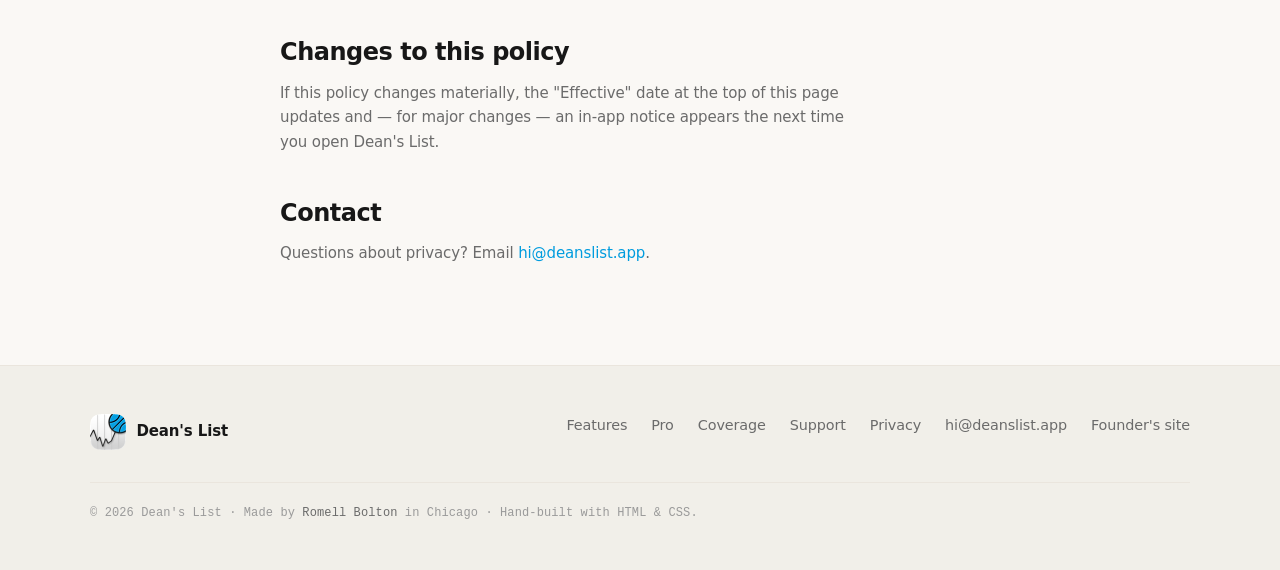
==== commit 4887afa7: "content: user-facing brand is Dean's List (apostrophe form) Match the app's App Store display name a" ====
--- a/privacy/index.html
+++ b/privacy/index.html
@@ -7,8 +7,8 @@
   <meta name="theme-color" content="#faf8f5" media="(prefers-color-scheme: light)" />
   <meta name="theme-color" content="#0e0e10" media="(prefers-color-scheme: dark)" />
 
-  <title>Privacy — DeansList</title>
-  <meta name="description" content="DeansList's privacy policy. What we collect, what we don't, and how to reach us." />
+  <title>Privacy — Dean's List</title>
+  <meta name="description" content="Dean's List's privacy policy. What we collect, what we don't, and how to reach us." />
   <link rel="canonical" href="https://deanslist.app/privacy/" />
   <link rel="icon" type="image/png" sizes="32x32" href="/favicon-32.png" />
   <link rel="apple-touch-icon" href="/apple-touch-icon.png" />
@@ -22,7 +22,7 @@
       <div class="site-header__inner">
         <a href="/" class="site-header__brand">
           <img src="/assets/img/deanslist-mark.png" alt="" />
-          <span>DeansList</span>
+          <span>Dean's List</span>
         </a>
         <nav class="site-header__nav" id="site-nav" aria-label="Primary">
           <a href="/#features">Features</a>
@@ -39,7 +39,7 @@
         <div class="hero-page__inner">
           <p class="hero-page__eyebrow">Effective July 19, 2026</p>
           <h1 class="hero-page__title">Privacy Policy</h1>
-          <p class="hero-page__lede">DeansList is built to be useful without knowing anything about you. This page describes exactly what the app collects, what it doesn't, and how to get in touch.</p>
+          <p class="hero-page__lede">Dean's List is built to be useful without knowing anything about you. This page describes exactly what the app collects, what it doesn't, and how to get in touch.</p>
         </div>
       </section>
 
@@ -47,7 +47,7 @@
         <div class="section__inner" style="max-width: 720px;">
           <article class="prose">
             <h2>What we collect</h2>
-            <p>Nothing personal. DeansList does not require an account, does not link data to your identity, and does not sell or share user data with third parties for advertising.</p>
+            <p>Nothing personal. Dean's List does not require an account, does not link data to your identity, and does not sell or share user data with third parties for advertising.</p>
 
             <h2>Analytics</h2>
             <p>Firebase Analytics and Crashlytics collect anonymous, aggregated usage data — screen views, feature adoption, and crash reports. No user identifiers, no advertising IDs, no linked identity. This helps me understand which features get used so I can focus development.</p>
@@ -56,19 +56,19 @@
             <p>Your favorite teams, recent searches, onboarding state, and Pro subscription status are stored on your device via Apple's <code>UserDefaults</code> (and a shared App Group container for widget access). This data never leaves your device.</p>
 
             <h2>Third-party data sources</h2>
-            <p>Game data, player stats, standings, and odds are fetched from the <a href="https://balldontlie.io" target="_blank" rel="noopener">balldontlie</a> NCAAB API. DeansList sends only the queries needed to render the current screen. No personal information is transmitted with these requests.</p>
+            <p>Game data, player stats, standings, and odds are fetched from the <a href="https://balldontlie.io" target="_blank" rel="noopener">balldontlie</a> NCAAB API. Dean's List sends only the queries needed to render the current screen. No personal information is transmitted with these requests.</p>
 
             <h2>Subscriptions</h2>
-            <p>DeansList Pro is handled entirely by Apple's App Store via StoreKit 2. DeansList never sees your payment method, billing address, or Apple ID. The app only receives a signed entitlement confirming whether your subscription is active.</p>
+            <p>Dean's List Pro is handled entirely by Apple's App Store via StoreKit 2. Dean's List never sees your payment method, billing address, or Apple ID. The app only receives a signed entitlement confirming whether your subscription is active.</p>
 
             <h2>Apple Intelligence (AI Game Recaps)</h2>
-            <p>DeansList Pro's AI Game Recaps are generated on-device using Apple's Foundation Models. Prompts and generated recaps stay on your device — nothing is sent to a cloud AI service, and no reading behavior is logged or transmitted.</p>
+            <p>Dean's List Pro's AI Game Recaps are generated on-device using Apple's Foundation Models. Prompts and generated recaps stay on your device — nothing is sent to a cloud AI service, and no reading behavior is logged or transmitted.</p>
 
             <h2>Data deletion</h2>
-            <p>Because DeansList holds no personal data, no deletion request is required. Uninstalling the app removes all local storage. Subscriptions can be managed under <strong>Settings → Apple ID → Subscriptions</strong> on your device.</p>
+            <p>Because Dean's List holds no personal data, no deletion request is required. Uninstalling the app removes all local storage. Subscriptions can be managed under <strong>Settings → Apple ID → Subscriptions</strong> on your device.</p>
 
             <h2>Changes to this policy</h2>
-            <p>If this policy changes materially, the "Effective" date at the top of this page updates and — for major changes — an in-app notice appears the next time you open DeansList.</p>
+            <p>If this policy changes materially, the "Effective" date at the top of this page updates and — for major changes — an in-app notice appears the next time you open Dean's List.</p>
 
             <h2>Contact</h2>
             <p>Questions about privacy? Email <a href="mailto:hi@deanslist.app">hi@deanslist.app</a>.</p>
@@ -82,7 +82,7 @@
         <div>
           <a href="/" class="site-footer__brand">
             <img src="/assets/img/deanslist-mark.png" alt="" />
-            <span>DeansList</span>
+            <span>Dean's List</span>
           </a>
         </div>
         <nav class="site-footer__links" aria-label="Footer">
@@ -95,7 +95,7 @@
           <a href="https://www.romellbolton.com" target="_blank" rel="noopener">Founder's site</a>
         </nav>
         <p class="site-footer__copy">
-          © <span id="year">2026</span> DeansList · Made by
+          © <span id="year">2026</span> Dean's List · Made by
           <a href="https://www.romellbolton.com" target="_blank" rel="noopener">Romell Bolton</a>
           in Chicago · Hand-built with HTML &amp; CSS.
         </p>
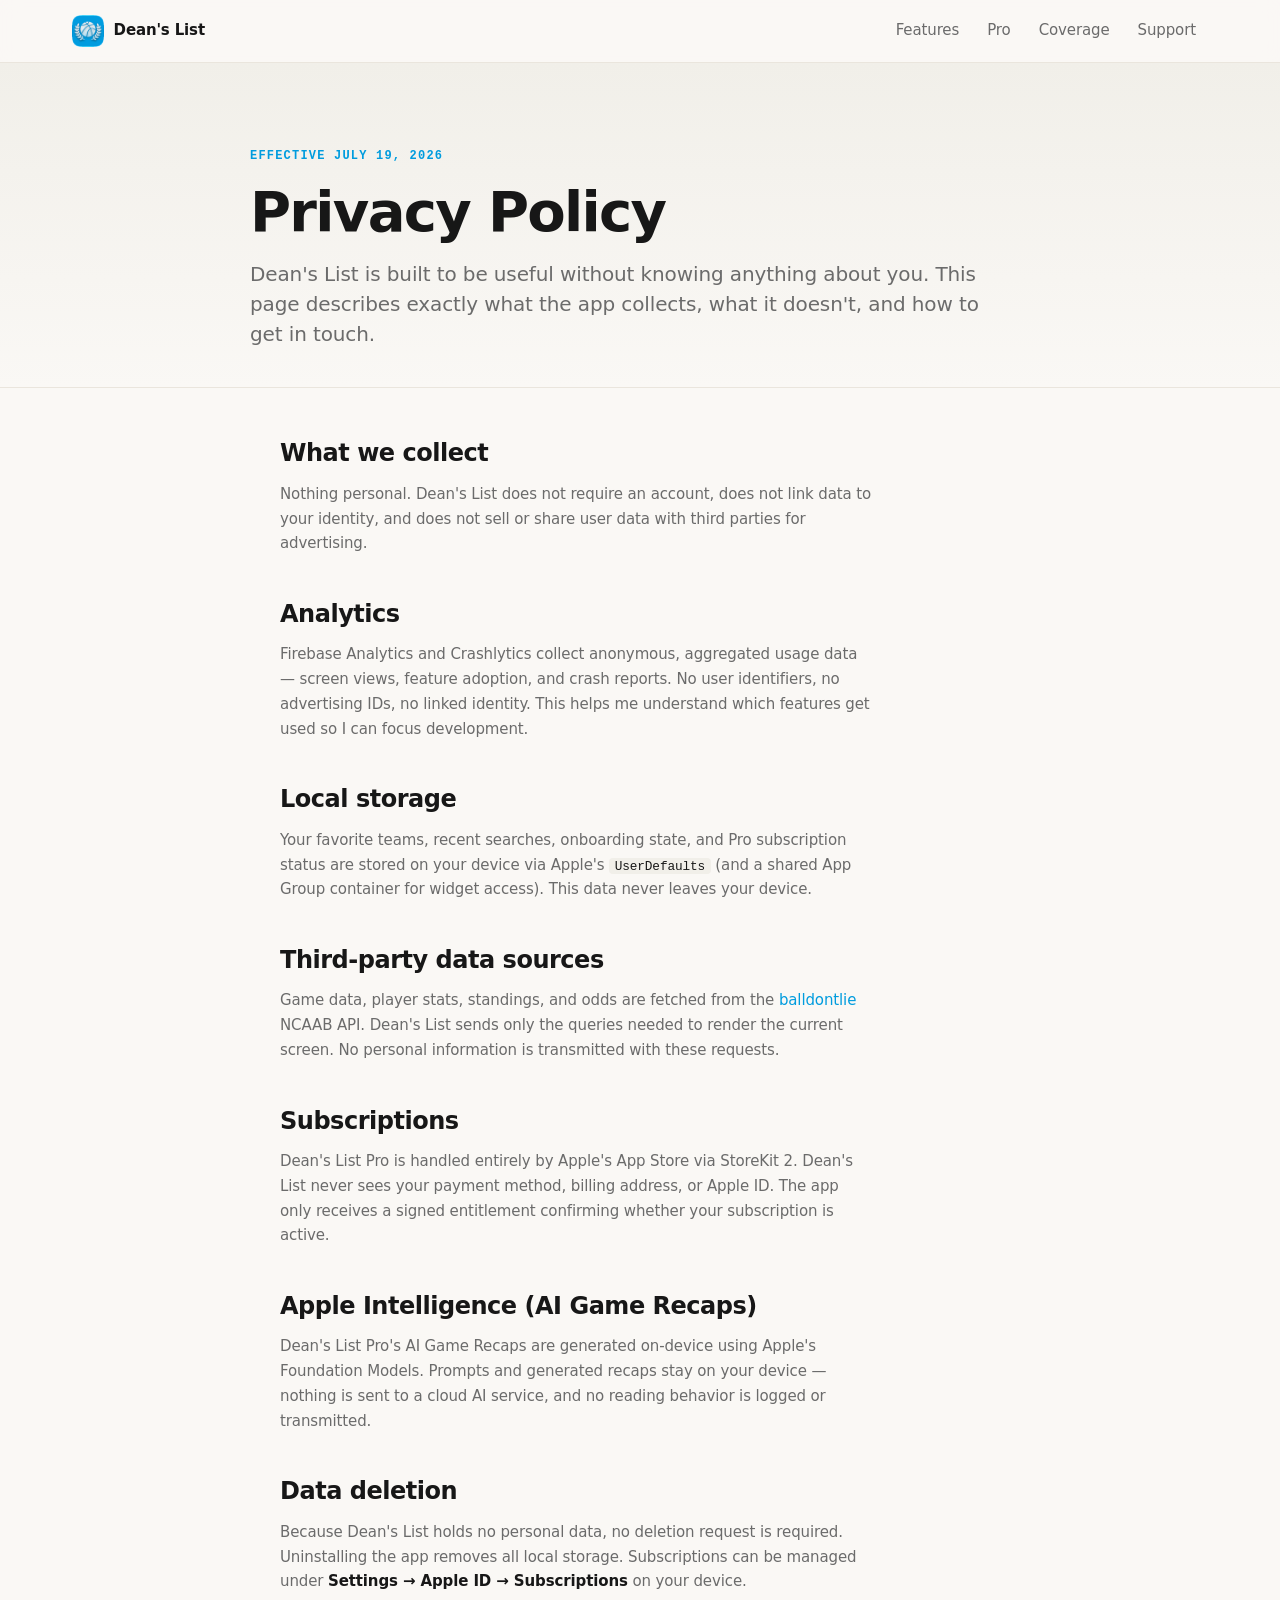
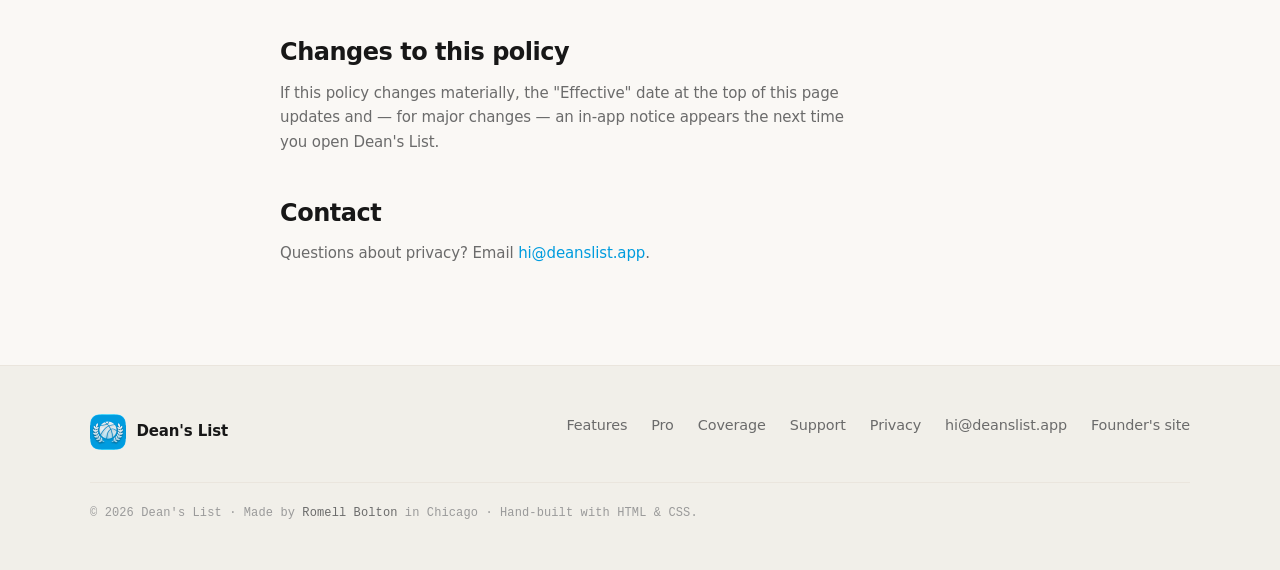
==== commit de437571: "content: swap hero + brand mark + touch icon + favicon to Fabio's new icon Site was still shipping t" ====
--- a/privacy/index.html
+++ b/privacy/index.html
@@ -10,10 +10,10 @@
   <title>Privacy — Dean's List</title>
   <meta name="description" content="Dean's List's privacy policy. What we collect, what we don't, and how to reach us." />
   <link rel="canonical" href="https://deanslist.app/privacy/" />
-  <link rel="icon" type="image/png" sizes="32x32" href="/favicon-32.png" />
-  <link rel="apple-touch-icon" href="/apple-touch-icon.png" />
+  <link rel="icon" type="image/png" sizes="32x32" href="/favicon-32.png?v=20260723" />
+  <link rel="apple-touch-icon" href="/apple-touch-icon.png?v=20260723" />
   <link rel="manifest" href="/site.webmanifest" />
-  <link rel="stylesheet" href="/assets/css/styles.css" />
+  <link rel="stylesheet" href="/assets/css/styles.css?v=20260722" />
 </head>
 <body>
   <a href="#main" class="skip-link">Skip to content</a>
@@ -21,7 +21,7 @@
     <header class="site-header">
       <div class="site-header__inner">
         <a href="/" class="site-header__brand">
-          <img src="/assets/img/deanslist-mark.png" alt="" />
+          <img src="/assets/img/deanslist-mark.png?v=20260723" alt="" />
           <span>Dean's List</span>
         </a>
         <nav class="site-header__nav" id="site-nav" aria-label="Primary">
@@ -81,7 +81,7 @@
       <div class="site-footer__inner">
         <div>
           <a href="/" class="site-footer__brand">
-            <img src="/assets/img/deanslist-mark.png" alt="" />
+            <img src="/assets/img/deanslist-mark.png?v=20260723" alt="" />
             <span>Dean's List</span>
           </a>
         </div>
--- a/assets/css/styles.css
+++ b/assets/css/styles.css
@@ -258,6 +258,13 @@
   .hero-quote__inner { grid-template-columns: 1fr; gap: 2rem; }
   .hero-quote__visual { order: -1; }
   .hero-quote__icon { width: 128px; height: 128px; }
+  /* Center hero content beneath the centered icon — matches Apple's
+     mobile marketing convention and avoids the icon-centered/text-left
+     visual imbalance. */
+  .hero-quote__text-col { text-align: center; }
+  .hero-quote__text,
+  .hero-quote__mission { margin-left: auto; margin-right: auto; }
+  .hero-quote__ctas { justify-content: center; }
 }
 .hero-quote__eyebrow {
   display: inline-block;
